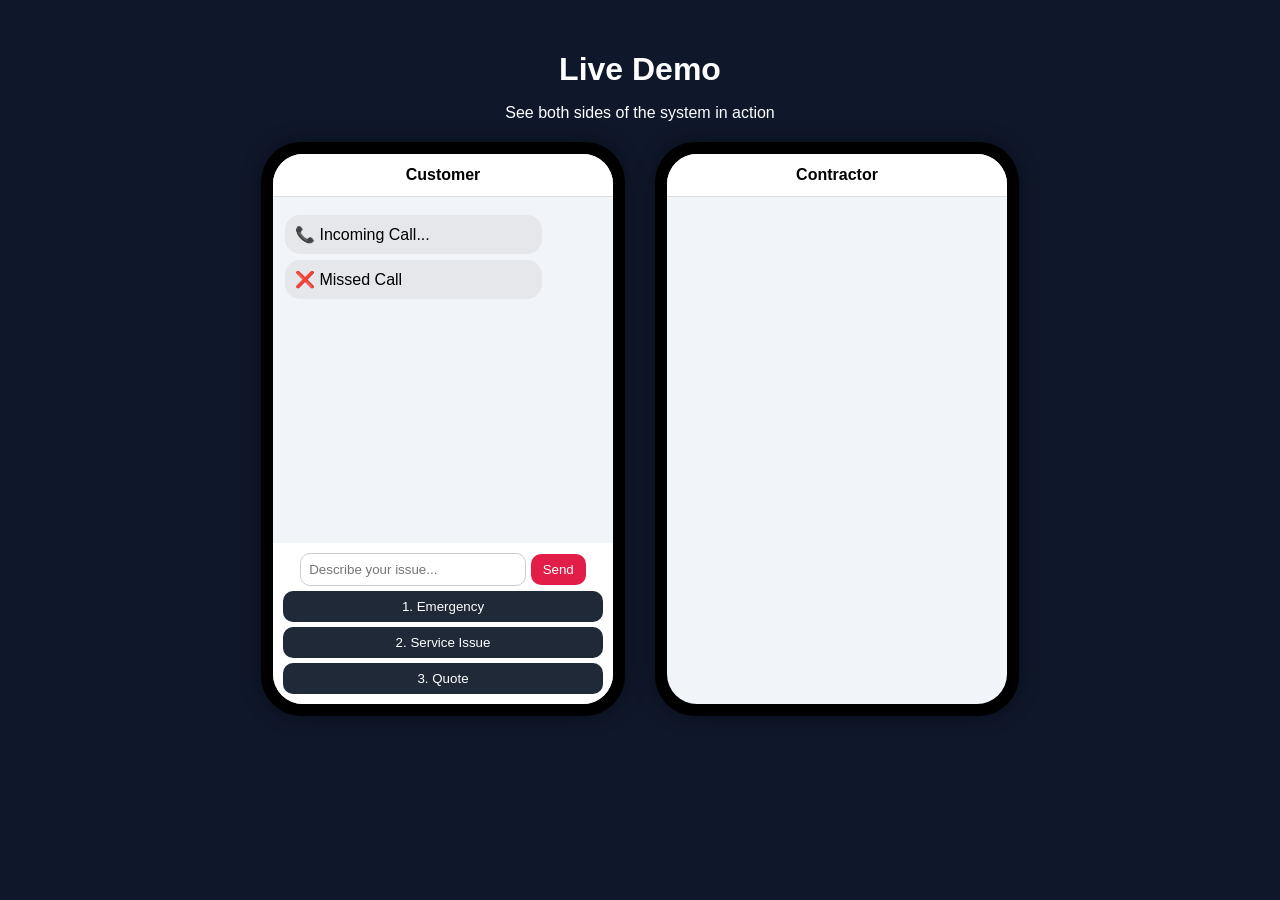
==== demo.html @ 1c5823c2 "Changed helicopter animation" ====
<!DOCTYPE html>
<html>
<head>
  <title>Show Runner Demo | Code 3 Leads</title>
  <meta name="viewport" content="width=device-width, initial-scale=1.0">

  <style>
    body {
      margin: 0;
      padding: 30px 15px;
      font-family: -apple-system, BlinkMacSystemFont, sans-serif;
      background: #0f172a;
      color: white;
      text-align: center;
    }

    h1 {
      margin-bottom: 5px;
    }

    .container {
      display: flex;
      flex-wrap: wrap;
      justify-content: center;
      gap: 30px;
      margin-top: 20px;
    }

    .phone {
      width: 340px;
      background: black;
      border-radius: 40px;
      padding: 12px;
      box-shadow: 0 0 20px rgba(0,0,0,.4);
    }

    .screen {
      background: #f1f5f9;
      border-radius: 30px;
      height: 550px;
      display: flex;
      flex-direction: column;
      overflow: hidden;
    }

    .header {
      background: white;
      color: black;
      padding: 12px;
      font-weight: bold;
      border-bottom: 1px solid #ddd;
    }

    .messages {
      flex: 1;
      overflow-y: auto;
      padding: 12px;
    }

    .bubble {
      padding: 10px;
      border-radius: 15px;
      margin: 6px 0;
      max-width: 75%;
      text-align: left;
      white-space: pre-wrap;
    }

    .bot {
      background: #e5e7eb;
      color: black;
    }

    .user {
      background: #2563eb;
      color: white;
      margin-left: auto;
    }

    .input-area {
      background: white;
      padding: 10px;
    }

    .input-area input {
      width: 65%;
      padding: 8px;
      border-radius: 10px;
      border: 1px solid #ccc;
    }

    button {
      padding: 8px 12px;
      border-radius: 10px;
      border: none;
      cursor: pointer;
      background: #e11d48;
      color: white;
    }

    .options button {
      display: block;
      width: 100%;
      margin-top: 5px;
      background: #1f2937;
    }

  .lead-animation{
  position: fixed;
  left: 50%;
  top: 50%;
  transform: translate(-50%, -50%);
  background: #22c55e;
  color: white;
  padding: 20px 35px;
  border-radius: 12px;
  font-weight: bold;
  font-size: 24px;
  opacity: 0;
  z-index: 999;
  pointer-events: none;
}

.fly{
  animation: flyLead 3s ease forwards;
}

@keyframes flyLead {

  0%{
    opacity:1;
    transform:
      translate(-50%, -50%)
      translate(-350px, 120px)
      rotate(-10deg);
  }

  25%{
    opacity:1;
    transform:
      translate(-50%, -50%)
      translate(-150px, -80px)
      rotate(-5deg);
  }

  50%{
    opacity:1;
    transform:
      translate(-50%, -50%)
      translate(0px, -150px)
      rotate(0deg);
  }

  75%{
    opacity:1;
    transform:
      translate(-50%, -50%)
      translate(180px, -80px)
      rotate(5deg);
  }

  100%{
    opacity:0;
    transform:
      translate(-50%, -50%)
      translate(350px, 120px)
      rotate(10deg);
  }

}
  </style>
</head>

<body>

<h1>Live Demo</h1>
<p>See both sides of the system in action</p>

<div id="leadAnimation" class="lead-animation">
  🚁 Delivering Lead
</div>

<div class="container">

  <!-- CUSTOMER PHONE -->

  <div class="phone">
    <div class="screen">

      <div class="header">
        Customer
      </div>

      <div class="messages" id="chat"></div>

      <div class="input-area">

        <input id="input" placeholder="Describe your issue...">

        <button onclick="send()">
          Send
        </button>

        <div class="options" id="options">
          <button onclick="choose(1)">1. Emergency</button>
          <button onclick="choose(2)">2. Service Issue</button>
          <button onclick="choose(3)">3. Quote</button>
        </div>

      </div>

    </div>
  </div>

  <!-- CONTRACTOR PHONE -->

  <div class="phone">
    <div class="screen">

      <div class="header">
        Contractor
      </div>

      <div class="messages" id="contractorChat"></div>

    </div>
  </div>

</div>

<script>

let step = 0;
let selectedText = "";

window.onload = () => {

  bot("📞 Incoming Call...");

  setTimeout(() => {
    bot("❌ Missed Call");
  }, 1000);

  setTimeout(() => {
    bot(
      "Hey! Sorry we missed your call.\n\nWhat can we help you with?"
    );
  }, 2000);

};

function bot(text){

  let m = document.createElement("div");

  m.className = "bubble bot";

  m.innerText = text;

  chat.appendChild(m);

  chat.scrollTop = chat.scrollHeight;
}

function user(text){

  let m = document.createElement("div");

  m.className = "bubble user";

  m.innerText = text;

  chat.appendChild(m);

  chat.scrollTop = chat.scrollHeight;
}

function contractor(text){

  let m = document.createElement("div");

  m.className = "bubble bot";

  m.innerText = text;

  contractorChat.appendChild(m);

  contractorChat.scrollTop =
    contractorChat.scrollHeight;
}

function choose(option){

  if(option === 1){
    selectedText = "Emergency Service";
  }
  else if(option === 2){
    selectedText = "Service Issue";
  }
  else{
    selectedText = "Quote Request";
  }

  user(selectedText);

  document.getElementById("options").style.display =
    "none";

  setTimeout(() => {

    bot(
      "Please briefly describe the issue and include the address."
    );

    step = 1;

  }, 500);
}

function send(){

  let val =
    document.getElementById("input").value.trim();

  if(!val) return;

  if(step === 0){

    if(val === "1" || val === "2" || val === "3"){

      choose(parseInt(val));

      document.getElementById("input").value = "";

      return;
    }
  }

  user(val);

  document.getElementById("input").value = "";

  if(step === 1){

    let phoneInput = "(443) 555-1234";

    bot("⏳ Sending to contractor...");

    let flyer =
  document.getElementById("leadAnimation");

flyer.classList.remove("fly");

void flyer.offsetWidth;

flyer.classList.add("fly");

    setTimeout(() => {

      contractor(
`🚨 NEW CUSTOMER REQUEST

Phone:
${phoneInput}

Service:
${selectedText}

Issue:
${val}`
      );

      bot("✅ Request submitted successfully.");

    }, 1200);

  }

}

</script>

</body>
</html>
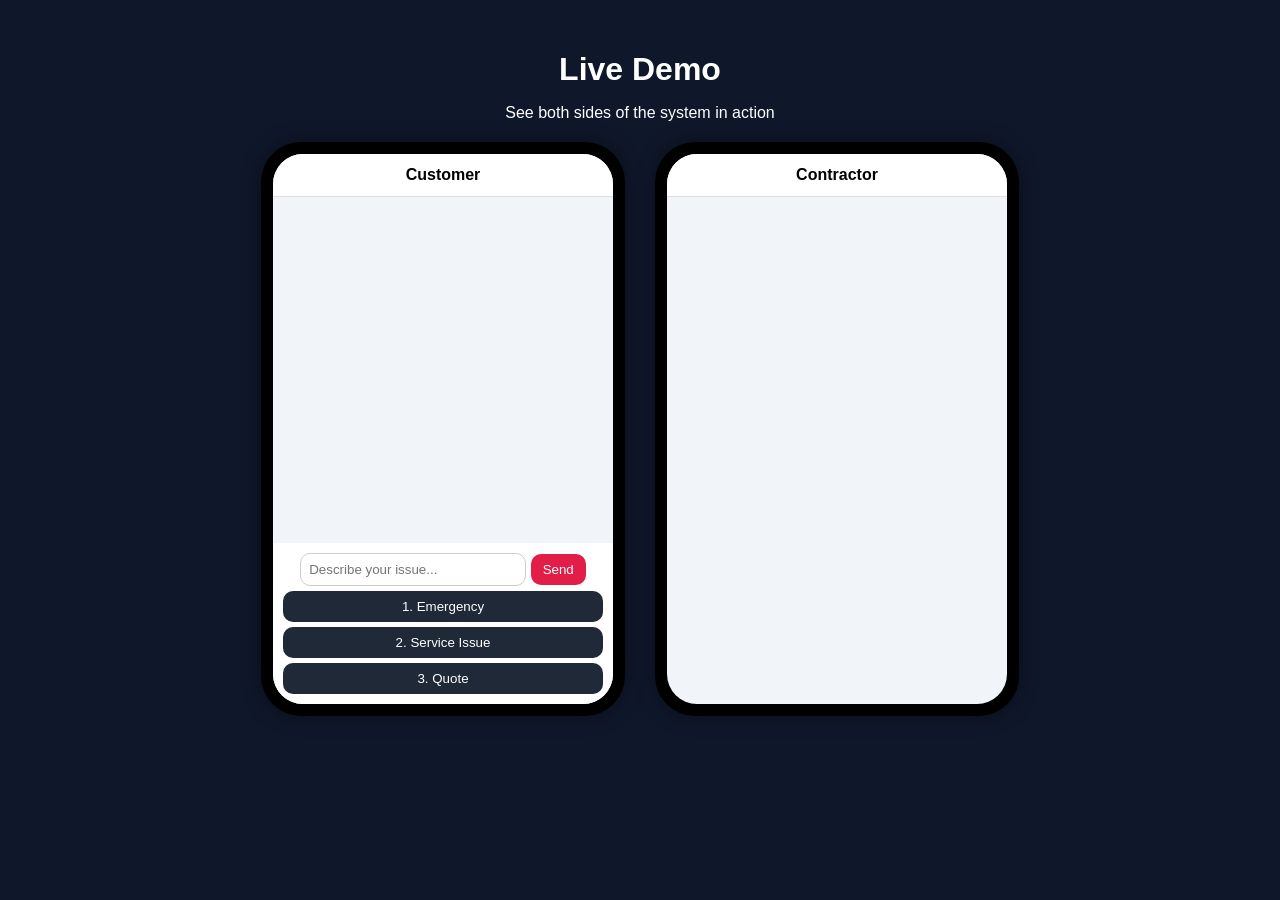
==== commit fa5fce1e: "New helicopter annimation" ====
--- a/demo.html
+++ b/demo.html
@@ -357,8 +357,8 @@
 
     setTimeout(() => {
 
-      contractor(
-`🚨 NEW CUSTOMER REQUEST
+  contractor(
+`📋 Lead Delivered
 
 Phone:
 ${phoneInput}
@@ -368,15 +368,28 @@
 
 Issue:
 ${val}`
-      );
-
-      bot("✅ Request submitted successfully.");
-
-    }, 1200);
-
-  }
-
-}
+  );
+
+  bot("✅ Request submitted successfully.");
+
+  setTimeout(() => {
+
+    contractor(
+`🚨 NEW CUSTOMER REQUEST
+
+Phone:
+${phoneInput}
+
+Service:
+${selectedText}
+
+Issue:
+${val}`
+    );
+
+  }, 1200);
+
+}, 3500);
 
 </script>
 
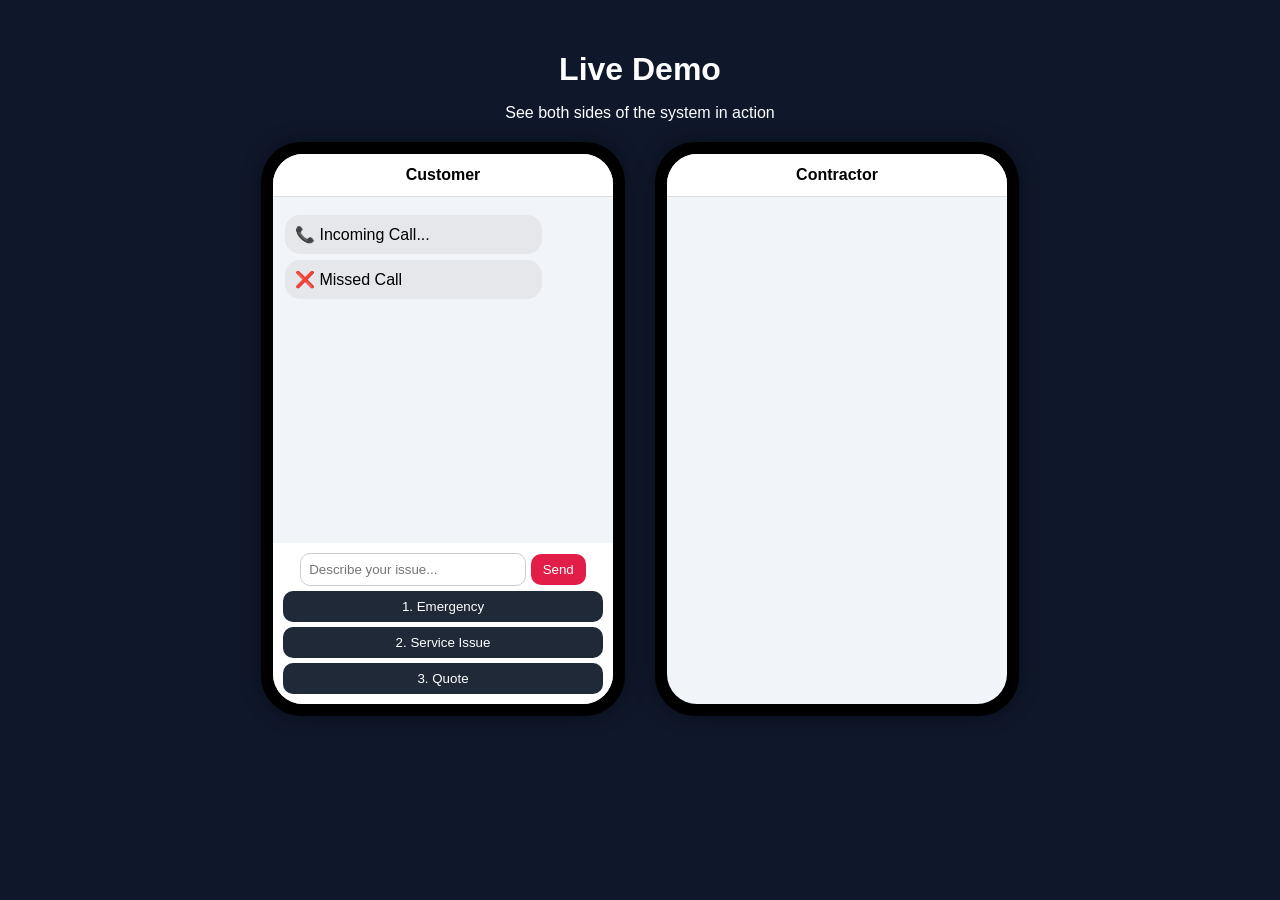
==== commit f311e119: "fixed errors" ====
--- a/demo.html
+++ b/demo.html
@@ -390,6 +390,8 @@
   }, 1200);
 
 }, 3500);
+  }
+}
 
 </script>
 
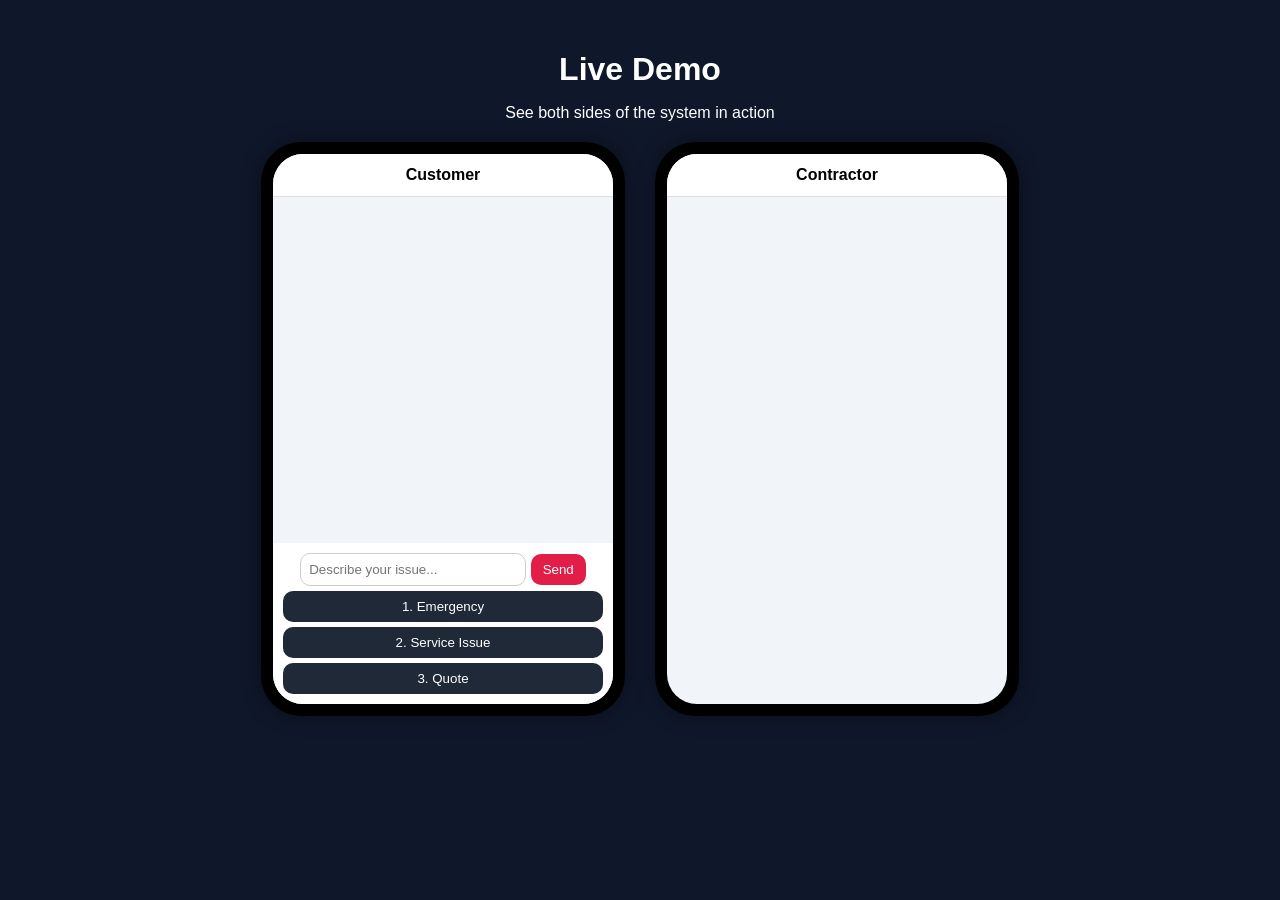
==== commit fff2c054: "Add contractor notification animation" ====
--- a/demo.html
+++ b/demo.html
@@ -115,7 +115,7 @@
   padding: 20px 35px;
   border-radius: 12px;
   font-weight: bold;
-  font-size: 24px;
+  font-size: 60px;
   opacity: 0;
   z-index: 999;
   pointer-events: none;
@@ -177,7 +177,7 @@
 <p>See both sides of the system in action</p>
 
 <div id="leadAnimation" class="lead-animation">
-  🚁 Delivering Lead
+  🚁
 </div>
 
 <div class="container">
@@ -355,7 +355,19 @@
 
 flyer.classList.add("fly");
 
-    setTimeout(() => {
+  setTimeout(() => {
+
+  document
+    .querySelectorAll(".phone")[1]
+    .classList.add("phone-alert");
+
+  setTimeout(() => {
+
+    document
+      .querySelectorAll(".phone")[1]
+      .classList.remove("phone-alert");
+
+  }, 700);
 
   contractor(
 `📋 Lead Delivered
@@ -372,26 +384,7 @@
 
   bot("✅ Request submitted successfully.");
 
-  setTimeout(() => {
-
-    contractor(
-`🚨 NEW CUSTOMER REQUEST
-
-Phone:
-${phoneInput}
-
-Service:
-${selectedText}
-
-Issue:
-${val}`
-    );
-
-  }, 1200);
-
 }, 3500);
-  }
-}
 
 </script>
 
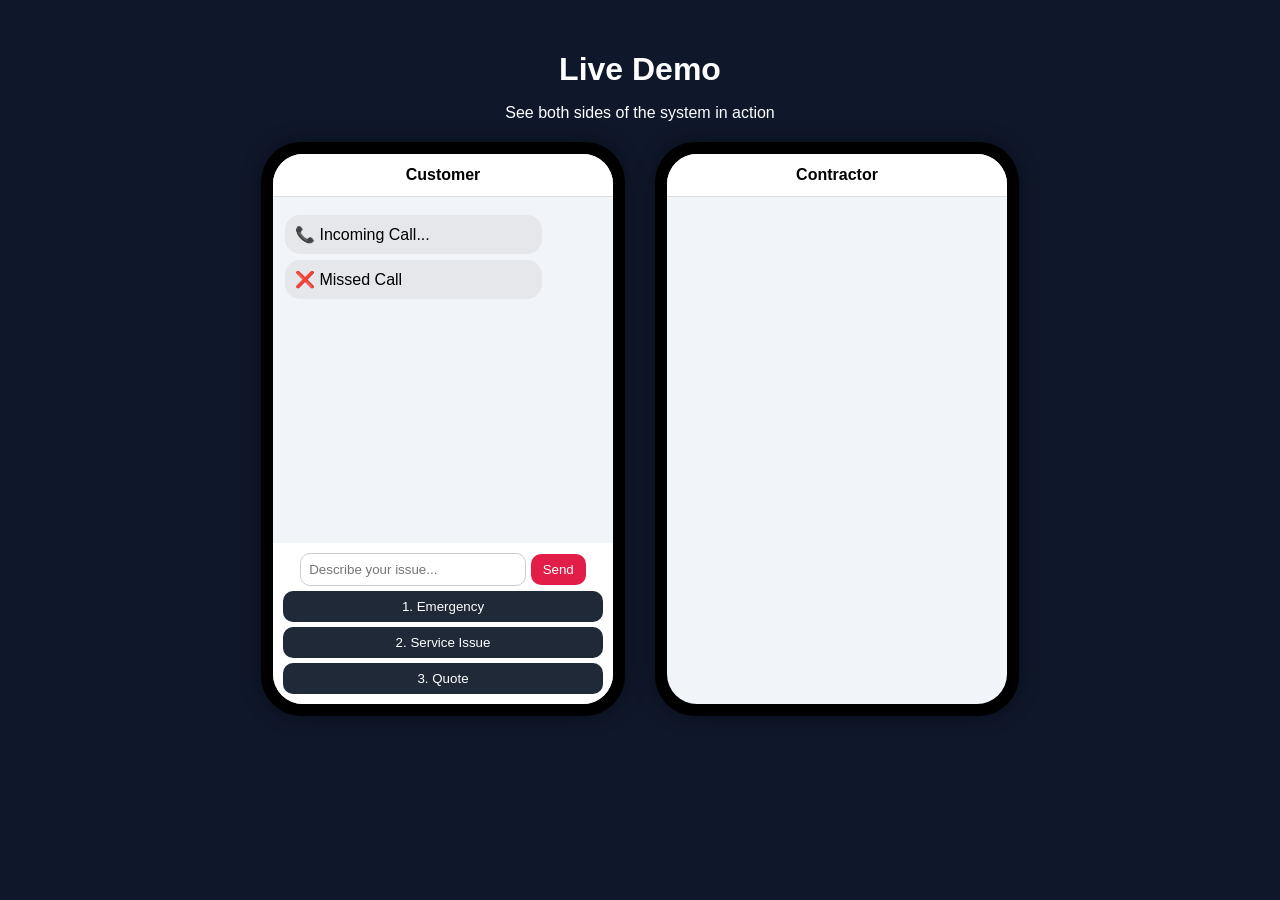
==== commit 9a711955: "updated syntax error on demo.html" ====
--- a/demo.html
+++ b/demo.html
@@ -370,7 +370,7 @@
   }, 700);
 
   contractor(
-`📋 Lead Delivered
+  `📋 Lead Delivered
 
 Phone:
 ${phoneInput}
@@ -380,11 +380,13 @@
 
 Issue:
 ${val}`
-  );
+);
 
   bot("✅ Request submitted successfully.");
 
 }, 3500);
+  }
+} 
 
 </script>
 
